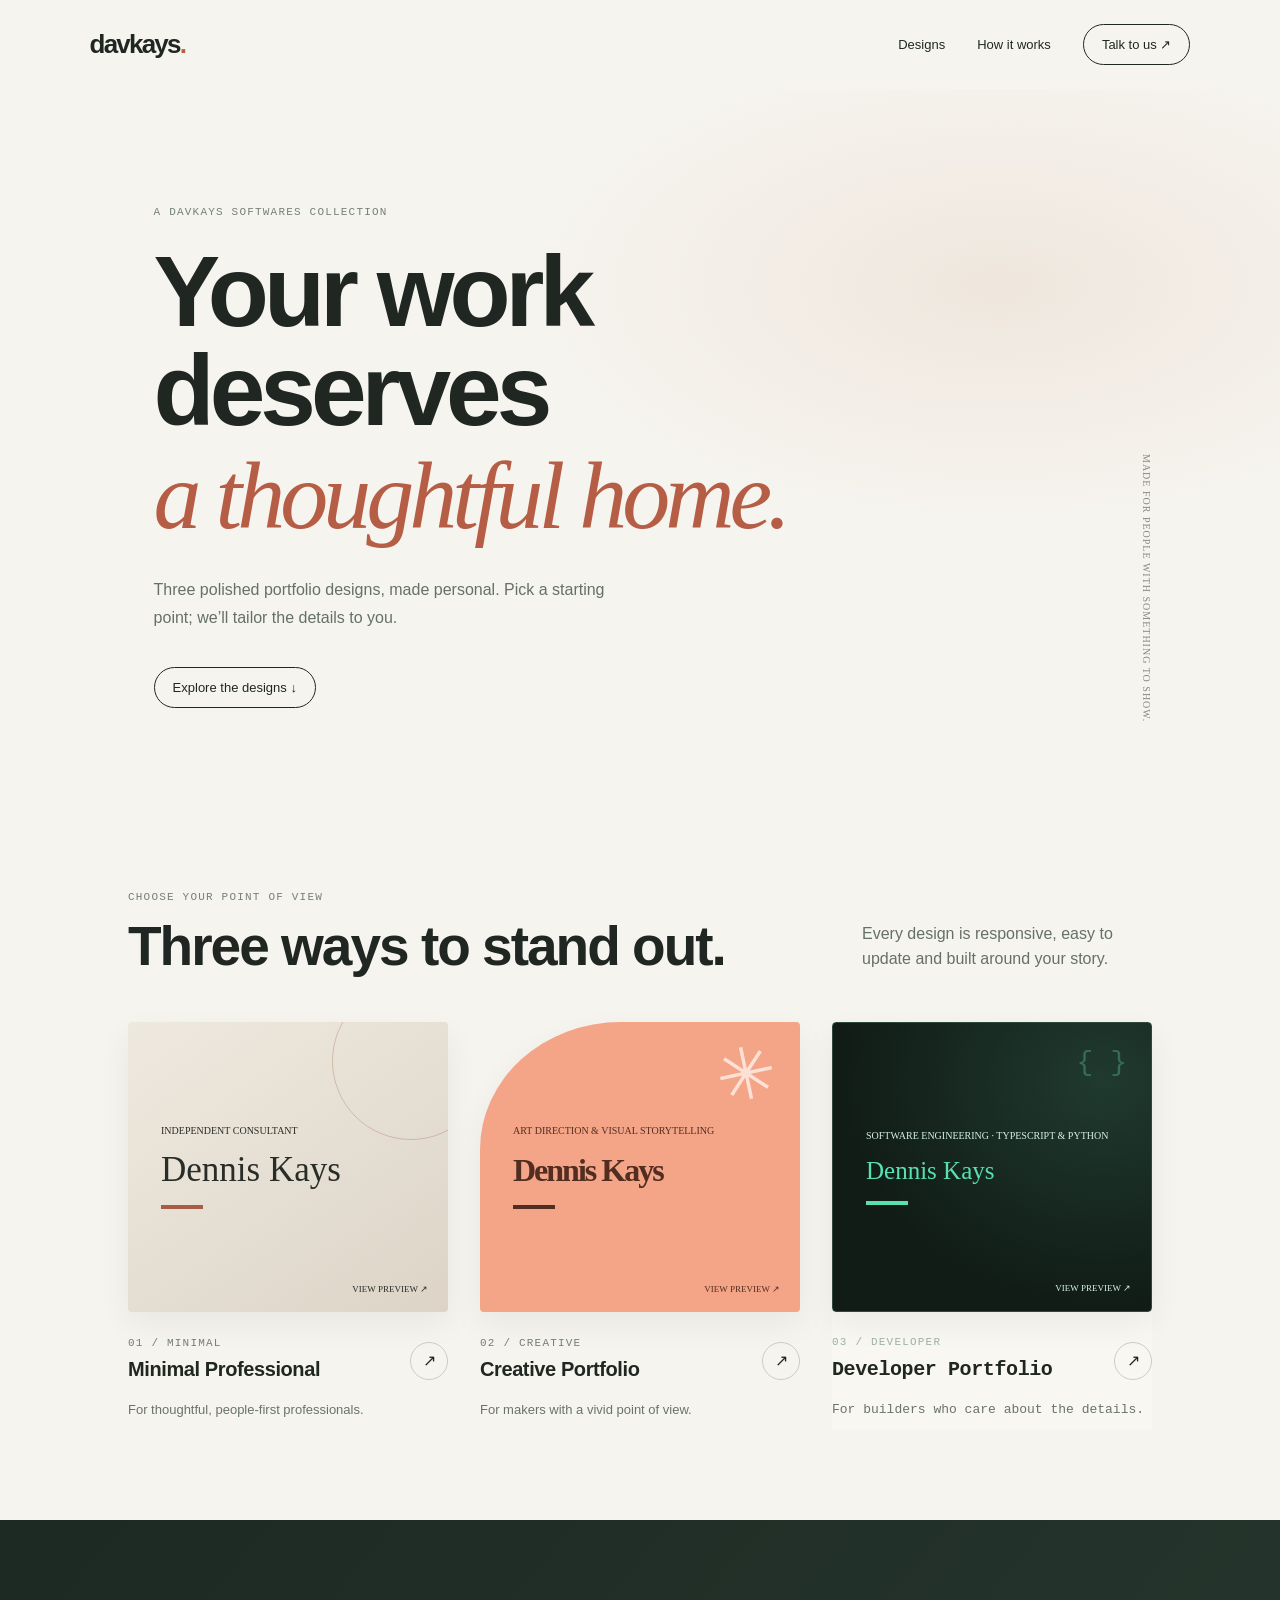
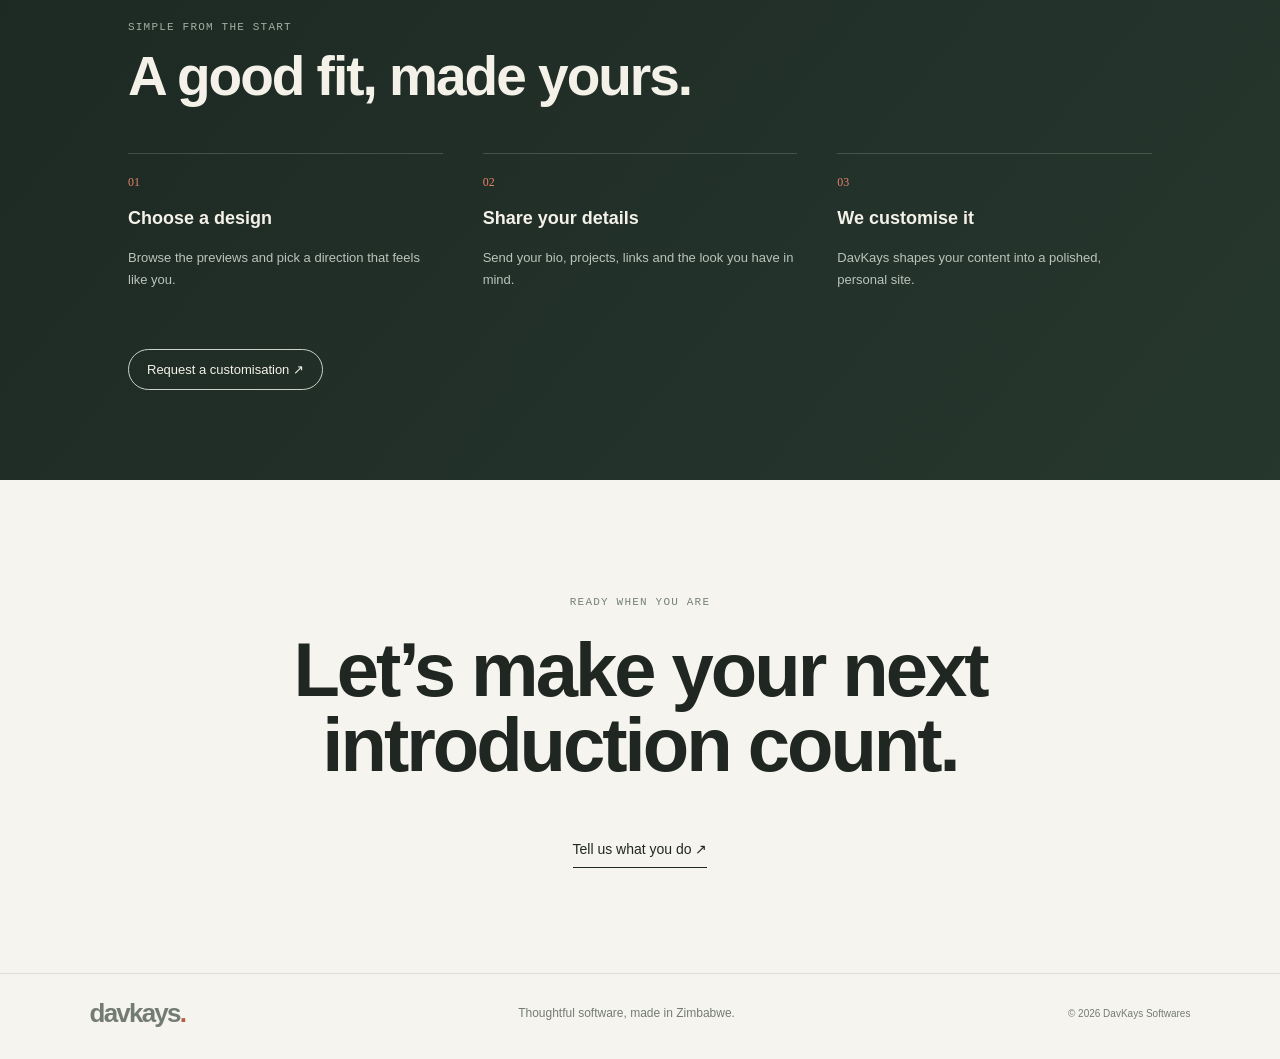
==== portfolio-templates/index.html @ ee3e2fb0 "Publish portfolio template gallery on davkays.me" ====
<!DOCTYPE html><html lang="en"><head><meta charset="utf-8"><meta name="viewport" content="width=device-width, initial-scale=1"><meta name="description" content="Three thoughtful, customisable portfolio website designs. Choose a style and let DavKays make it yours."><meta property="og:type" content="website"><meta property="og:title" content="DavKays Portfolio Templates — Make your work visible"><meta property="og:description" content="Three thoughtful, customisable portfolio website designs. Choose a style and let DavKays make it yours."><meta property="og:site_name" content="DavKays Softwares"><meta name="theme-color" content="#f6f4ef"><link rel="icon" href="/portfolio-templates/favicon.svg" type="image/svg+xml"><link rel="stylesheet" href="/portfolio-templates/styles.css"><title>DavKays Portfolio Templates — Make your work visible</title></head><body class="showcase" style="--accent:#e46e52;--page-background:#f9f7f2;--page-foreground:#202722;--body-font:Arial, sans-serif"><header class="topbar"><a class="wordmark" href="/portfolio-templates/">davkays<span>.</span></a><nav aria-label="Main navigation"><a href="#designs">Designs</a><a href="#how">How it works</a><a class="nav-cta" href="mailto:hello@davkays.me?subject=Portfolio%20customisation">Talk to us ↗</a></nav></header><main><section class="hero"><p class="eyebrow">A DavKays Softwares collection</p><h1>Your work deserves<br><em>a thoughtful home.</em></h1><p class="intro">Three polished portfolio designs, made personal. Pick a starting point; we’ll tailor the details to you.</p><a class="button" href="#designs">Explore the designs ↓</a><div class="hero-note">MADE FOR PEOPLE WITH SOMETHING TO SHOW.</div></section><section class="section" id="designs"><div class="section-head"><div><p class="eyebrow">Choose your point of view</p><h2>Three ways to stand out.</h2></div><p>Every design is responsive, easy to update and built around your story.</p></div><div class="cards"><article class="design-card minimal"><a href="/portfolio-templates/templates/minimal-professional/" aria-label="View full preview: Minimal Professional"><div class="preview" aria-hidden="true"><small>Independent consultant</small><strong>Dennis Kays</strong><i></i><span>VIEW PREVIEW ↗</span></div></a><div class="card-info"><div><span class="eyebrow">01 / MINIMAL</span><h3>Minimal Professional</h3></div><a href="/portfolio-templates/templates/minimal-professional/" aria-label="Preview Minimal Professional">↗</a></div><p>For thoughtful, people-first professionals.</p></article><article class="design-card creative"><a href="/portfolio-templates/templates/creative-portfolio/" aria-label="View full preview: Creative Portfolio"><div class="preview" aria-hidden="true"><small>Art direction &amp; visual storytelling</small><strong>Dennis Kays</strong><i></i><span>VIEW PREVIEW ↗</span></div></a><div class="card-info"><div><span class="eyebrow">02 / CREATIVE</span><h3>Creative Portfolio</h3></div><a href="/portfolio-templates/templates/creative-portfolio/" aria-label="Preview Creative Portfolio">↗</a></div><p>For makers with a vivid point of view.</p></article><article class="design-card developer"><a href="/portfolio-templates/templates/developer-portfolio/" aria-label="View full preview: Developer Portfolio"><div class="preview" aria-hidden="true"><small>Software engineering · TypeScript &amp; Python</small><strong>Dennis Kays</strong><i></i><span>VIEW PREVIEW ↗</span></div></a><div class="card-info"><div><span class="eyebrow">03 / DEVELOPER</span><h3>Developer Portfolio</h3></div><a href="/portfolio-templates/templates/developer-portfolio/" aria-label="Preview Developer Portfolio">↗</a></div><p>For builders who care about the details.</p></article></div></section><section class="how section" id="how"><p class="eyebrow">Simple from the start</p><h2>A good fit, made yours.</h2><div class="steps"><article><span>01</span><h3>Choose a design</h3><p>Browse the previews and pick a direction that feels like you.</p></article><article><span>02</span><h3>Share your details</h3><p>Send your bio, projects, links and the look you have in mind.</p></article><article><span>03</span><h3>We customise it</h3><p>DavKays shapes your content into a polished, personal site.</p></article></div><a class="button light" href="mailto:hello@davkays.me?subject=Portfolio%20customisation">Request a customisation ↗</a></section><section class="closing"><p class="eyebrow">READY WHEN YOU ARE</p><h2>Let’s make your next<br>introduction count.</h2><a href="mailto:hello@davkays.me?subject=Portfolio%20customisation">Tell us what you do ↗</a></section></main><footer><a class="wordmark" href="/portfolio-templates/">davkays<span>.</span></a><p>Thoughtful software, made in Zimbabwe.</p><small>© 2026 DavKays Softwares</small></footer></body></html>
---- portfolio-templates/styles.css ----
:root{font-family:Arial,sans-serif;color:#202722;background:#f6f4ef;font-synthesis:none;text-rendering:optimizeLegibility}*{box-sizing:border-box}html{scroll-behavior:smooth}body{margin:0}a{color:inherit;text-decoration:none}.topbar,.portfolio-nav,footer{display:flex;align-items:center;justify-content:space-between;padding:24px clamp(22px,7vw,104px)}.wordmark{font-weight:700;letter-spacing:-1.5px;font-size:24px}.wordmark span{color:#e46e52}.topbar nav{display:flex;align-items:center;gap:32px;font-size:13px}.nav-cta,.button{border:1px solid #202722;padding:12px 18px;border-radius:99px}.hero{padding:106px 12vw 82px;position:relative;min-height:510px}.eyebrow{font:11px 'DM Mono',monospace;letter-spacing:1.2px;text-transform:uppercase;color:#748078}.hero h1,.closing h2{font-size:clamp(52px,8vw,100px);line-height:.99;letter-spacing:-5px;margin:24px 0}.hero h1 em{font:500 italic .96em Georgia,serif;color:#d56e53}.intro{max-width:460px;line-height:1.75;color:#657068;margin:25px 0 35px}.button{display:inline-flex;gap:24px;font-size:13px}.hero-note{position:absolute;right:10vw;bottom:68px;writing-mode:vertical-rl;font:10px 'DM Mono';letter-spacing:1px;color:#838a81}.section{padding:90px 10vw}.section-head{display:flex;align-items:end;justify-content:space-between;margin-bottom:34px}.section h2,.how h2{font-size:clamp(34px,5vw,55px);letter-spacing:-2px;margin:10px 0}.section-head>p{max-width:290px;line-height:1.6;color:#657068}.cards{display:grid;grid-template-columns:repeat(3,1fr);gap:24px}.design-card>a{display:block}.preview{height:290px;position:relative;padding:33px;overflow:hidden;display:flex;flex-direction:column;justify-content:center;gap:16px;background:#e6e1d6;color:#313c36}.preview small{font:10px 'DM Mono';text-transform:uppercase}.preview strong{font:500 35px Georgia;max-width:180px;line-height:1.05}.preview i{height:4px;width:42px;background:#b8573f}.preview span{position:absolute;right:20px;bottom:18px;font:9px 'DM Mono'}.creative .preview{background:#ffad8d;color:#522d21;transform:none}.creative .preview strong{font:700 32px 'DM Sans';letter-spacing:-2px}.creative .preview i{background:#522d21}.developer .preview{background:#14221d;color:#d6f1e3;font-family:'DM Mono'}.developer .preview strong{font:500 25px 'DM Mono';color:#58e0b2}.developer .preview i{background:#58e0b2}.card-info{display:flex;justify-content:space-between;align-items:center;margin-top:20px}.card-info h3{font-size:20px;margin:8px 0}.card-info>a{border:1px solid #c9cec7;width:38px;height:38px;border-radius:50%;display:grid;place-items:center}.design-card>p{font-size:13px;color:#69736b}.how{background:#1d2923;color:#f4f1e8}.how .eyebrow{color:#a1b0a5}.steps{display:grid;grid-template-columns:repeat(3,1fr);gap:40px;margin:45px 0}.steps article>span{font:12px 'DM Mono';color:#e78368}.steps h3{font-size:18px}.steps p{font-size:13px;line-height:1.7;color:#bac4bc}.button.light{border-color:#cad2ca}.closing{text-align:center;padding:105px 24px}.closing h2{font-size:clamp(44px,7vw,76px);letter-spacing:-3px}.closing>a{display:inline-block;margin-top:24px;border-bottom:1px solid;padding:10px 0;font-size:14px}footer{border-top:1px solid #deded6;font-size:12px;color:#737c74}footer p{margin:0}.portfolio-page{background:#f9f7f2}.portfolio-nav{border-bottom:1px solid #e5e1d8;font-size:13px}.portfolio{max-width:930px;margin:auto;padding:75px 30px}.portfolio-hero{max-width:660px;margin:0 auto 100px;text-align:center}.avatar{margin:0 auto 24px;width:88px;height:88px;border-radius:50%;display:grid;place-items:center;background:#e7ded1;color:#76513e;font:500 26px Georgia}.portfolio-hero h1{font:500 clamp(46px,8vw,78px) Georgia;letter-spacing:-2px;margin:10px}.portfolio-hero .bio{max-width:540px;line-height:1.8;color:#68736b;margin:24px auto}.location,.demo-note{font:11px 'DM Mono';color:#7d877f}.contact-button{display:inline-block;margin:17px;border-radius:99px;background:#202722;color:white;padding:13px 24px;font-size:13px}.demo-note{font-size:9px;letter-spacing:1px}.portfolio-section{margin:65px 0}.portfolio-section h2{font-size:28px;letter-spacing:-.7px}.project-grid{display:grid;grid-template-columns:repeat(2,1fr);gap:18px}.project{position:relative;min-height:210px;background:#eeeae1;padding:26px}.project:nth-child(2){background:#e1e9e1}.project:nth-child(3){background:#f0e2d5}.project-number{font:10px 'DM Mono';color:#838d84}.project .eyebrow{margin-top:25px}.project h3{font:500 24px Georgia;margin:8px 0}.project>p:last-child{font-size:13px;line-height:1.6;color:#677169}.split{display:grid;grid-template-columns:1fr 1.2fr;gap:60px;border-top:1px solid #deded6;padding-top:35px}.skill-list{list-style:none;padding:0;display:flex;flex-wrap:wrap;gap:8px}.skill-list li{border:1px solid #d5d9d2;border-radius:99px;padding:9px 13px;font-size:12px}.timeline{list-style:none;margin:22px 0;padding:0;border-left:1px solid #d1d6ce}.timeline li{padding:0 0 24px 20px;position:relative;display:flex;flex-direction:column;gap:5px}.timeline li:before{content:'';position:absolute;width:7px;height:7px;border-radius:50%;background:#a6b0a7;left:-4px;top:6px}.timeline strong{font-size:14px}.timeline span,.timeline small{font-size:12px;color:#707b72}.education-title{margin-top:34px}.portfolio-contact{background:#202b24;color:#f7f4ec;text-align:center;padding:60px 24px;margin:85px -30px 0}.portfolio-contact .eyebrow{color:#aab8ad}.portfolio-contact h2{font:500 clamp(34px,6vw,56px) Georgia;line-height:1.1}.portfolio-contact>a{display:inline-block;border-bottom:1px solid #91a195;padding:8px}.socials{display:flex;justify-content:center;gap:20px;margin-top:30px;font-size:12px}.creative{--accent:#f45e3d}.creative .avatar{background:#ffc4a9;color:#6d2f21;border-radius:25%}.creative .portfolio-hero h1{font:700 clamp(45px,8vw,76px) 'DM Sans';letter-spacing:-5px}.creative .project{background:#ffe0d0}.creative .project:nth-child(2){background:#d7e8cf}.creative .portfolio-contact{background:#f45e3d;color:#3b231d}.creative .portfolio-contact .eyebrow{color:#6c392d}.creative .portfolio-contact .eyebrow,.creative .portfolio-contact h2{color:#3b231d}.developer{background:#0f1915;color:#e0ece5;font-family:'DM Mono',monospace}.developer .portfolio-nav{border-color:#293b31}.developer .avatar{border-radius:14px;background:#193329;color:#58e0b2;font-family:'DM Mono'}.developer .portfolio-hero h1,.developer .project h3{font:500 clamp(32px,5vw,56px) 'DM Mono';color:#58e0b2;letter-spacing:-2px}.developer .eyebrow,.developer .location,.developer .demo-note,.developer .timeline span,.developer .timeline small,.developer .project>p:last-child{color:#9cb2a5}.developer .portfolio-section{border-color:#293b31}.developer .project{background:#17251f;border:1px solid #294136}.developer .project:nth-child(2){background:#1b2d25}.developer .skill-list li{border-color:#365044;color:#b8d0c2}.developer .contact-button{background:#58e0b2;color:#102019}.developer .portfolio-contact{background:#17251f}.developer footer{border-color:#293b31}.developer .wordmark span{color:#58e0b2}
@media(max-width:760px){.topbar,.portfolio-nav{padding:20px 22px}.topbar nav{gap:13px;font-size:11px}.nav-cta{padding:9px}.hero{padding:85px 25px 70px;min-height:480px}.hero h1{letter-spacing:-3px}.hero-note{display:none}.section{padding:68px 24px}.section-head{display:block}.cards{grid-template-columns:1fr;gap:40px}.preview{height:300px}.steps{grid-template-columns:1fr;gap:16px;margin:30px 0}.steps article{border-top:1px solid #526057;padding-top:10px}.closing{padding:75px 20px}footer{padding:22px;gap:12px;flex-wrap:wrap}footer p{order:3;width:100%}.portfolio{padding:48px 22px}.portfolio-hero{margin-bottom:68px}.project-grid,.split{grid-template-columns:1fr;gap:14px}.split{gap:35px}.portfolio-contact{margin:65px -22px 0;padding:48px 20px}.portfolio-page footer{gap:10px}}
.portfolio-page{background:var(--page-background,#f9f7f2);color:var(--page-foreground,#202722);font-family:var(--body-font,Arial,sans-serif)}
.portfolio-hero h1{font-family:var(--body-font,Georgia,serif)}
.developer{background:var(--page-background,#0f1915);color:var(--page-foreground,#e0ece5)}
.developer .portfolio-hero h1,.developer .project h3{color:var(--accent,#58e0b2)}
.creative .portfolio-contact{background:var(--accent,#f45e3d);color:var(--page-foreground,#3b231d)}
.customer-logo{max-width:150px;max-height:48px;object-fit:contain}.avatar img{width:100%;height:100%;object-fit:cover;border-radius:inherit}

/* Refined visual finish for the showcase and its three distinct directions. */
:root{--ink:#202722;--muted:#69736b;--line:#e5e2d9;--accent:#b65d45}
::selection{background:#e8b69f;color:#202722}
a{transition:color .2s ease,background-color .2s ease,border-color .2s ease,transform .2s ease}
a:focus-visible{outline:3px solid #b65d45;outline-offset:4px;border-radius:4px}
.topbar{position:relative;z-index:2}
.wordmark{font-size:26px;letter-spacing:-1.8px}
.wordmark span{color:#b65d45}
.hero{background:radial-gradient(ellipse at 78% 28%,rgba(214,183,158,.22),transparent 34%)}
.hero h1{max-width:850px}
.hero h1 em{color:#b65d45}
.button,.nav-cta{transition:background .2s ease,color .2s ease,transform .2s ease}
.button:hover,.nav-cta:hover{background:#202722;color:#fff;transform:translateY(-2px)}
.cards{gap:clamp(18px,2.5vw,34px)}
.design-card{min-width:0}
.preview{border-radius:4px;box-shadow:0 12px 32px rgba(35,40,35,.06);transition:transform .3s ease,box-shadow .3s ease}
.design-card>a:hover .preview{transform:translateY(-5px);box-shadow:0 20px 40px rgba(35,40,35,.13)}
.minimal .preview{background:linear-gradient(145deg,#eee9df,#ddd4c7);color:#292d27}
.minimal .preview:after{content:'';position:absolute;width:156px;height:156px;border:1px solid rgba(168,91,69,.3);border-radius:50%;right:-42px;top:-40px}
.minimal .preview i{background:#a85b45}
.creative .preview{background:#f4a487;border-radius:44% 4px 4px 4px}
.creative .preview:after{content:'✳';position:absolute;right:24px;top:16px;font-size:72px;line-height:1;color:rgba(255,248,242,.72);transform:rotate(-12deg)}
.developer .preview{border:1px solid #30483c;background:radial-gradient(ellipse at 85% 20%,#203a2f,#111c17 68%)}
.developer .preview:after{content:'{ }';position:absolute;right:24px;top:24px;color:rgba(105,221,176,.32);font:28px Consolas,monospace}
.card-info h3{letter-spacing:-.4px}
.card-info>a:hover{border-color:#202722;background:#202722;color:#fff;transform:rotate(45deg)}
.how{background:linear-gradient(130deg,#1d2923,#26372e)}
.steps article{border-top:1px solid rgba(210,222,213,.2);padding-top:18px}
.portfolio-nav{max-width:1320px;margin:auto}
.portfolio-hero{position:relative}
.avatar{box-shadow:0 0 0 8px rgba(168,91,69,.07);overflow:hidden}
.portfolio-hero h1{letter-spacing:-3px}
.contact-button{background:var(--accent,#202722);transition:transform .2s ease,filter .2s ease}
.contact-button:hover{transform:translateY(-2px);filter:brightness(.94)}
.project{border-radius:3px;transition:transform .22s ease,box-shadow .22s ease}
.project:hover{transform:translateY(-3px);box-shadow:0 12px 24px rgba(35,40,35,.09)}
.project .eyebrow{letter-spacing:1px}
.portfolio-contact{border-radius:3px}
.creative .portfolio-contact{background:linear-gradient(135deg,#e75d43,#ef815d)}
.creative .portfolio-hero h1{color:#a63f2e}
.creative .project{border-radius:16px 3px 16px 3px}
.developer .portfolio-contact{border:1px solid #30483c}
.developer .contact-button{background:#69ddb0;color:#102019}
@media(prefers-reduced-motion:reduce){*,*::before,*::after{scroll-behavior:auto!important;transition:none!important}}
@media(max-width:760px){.hero{background:radial-gradient(ellipse at 90% 12%,rgba(214,183,158,.2),transparent 34%)}.portfolio-hero h1{letter-spacing:-2px}.creative .portfolio-hero h1{letter-spacing:-3px}}
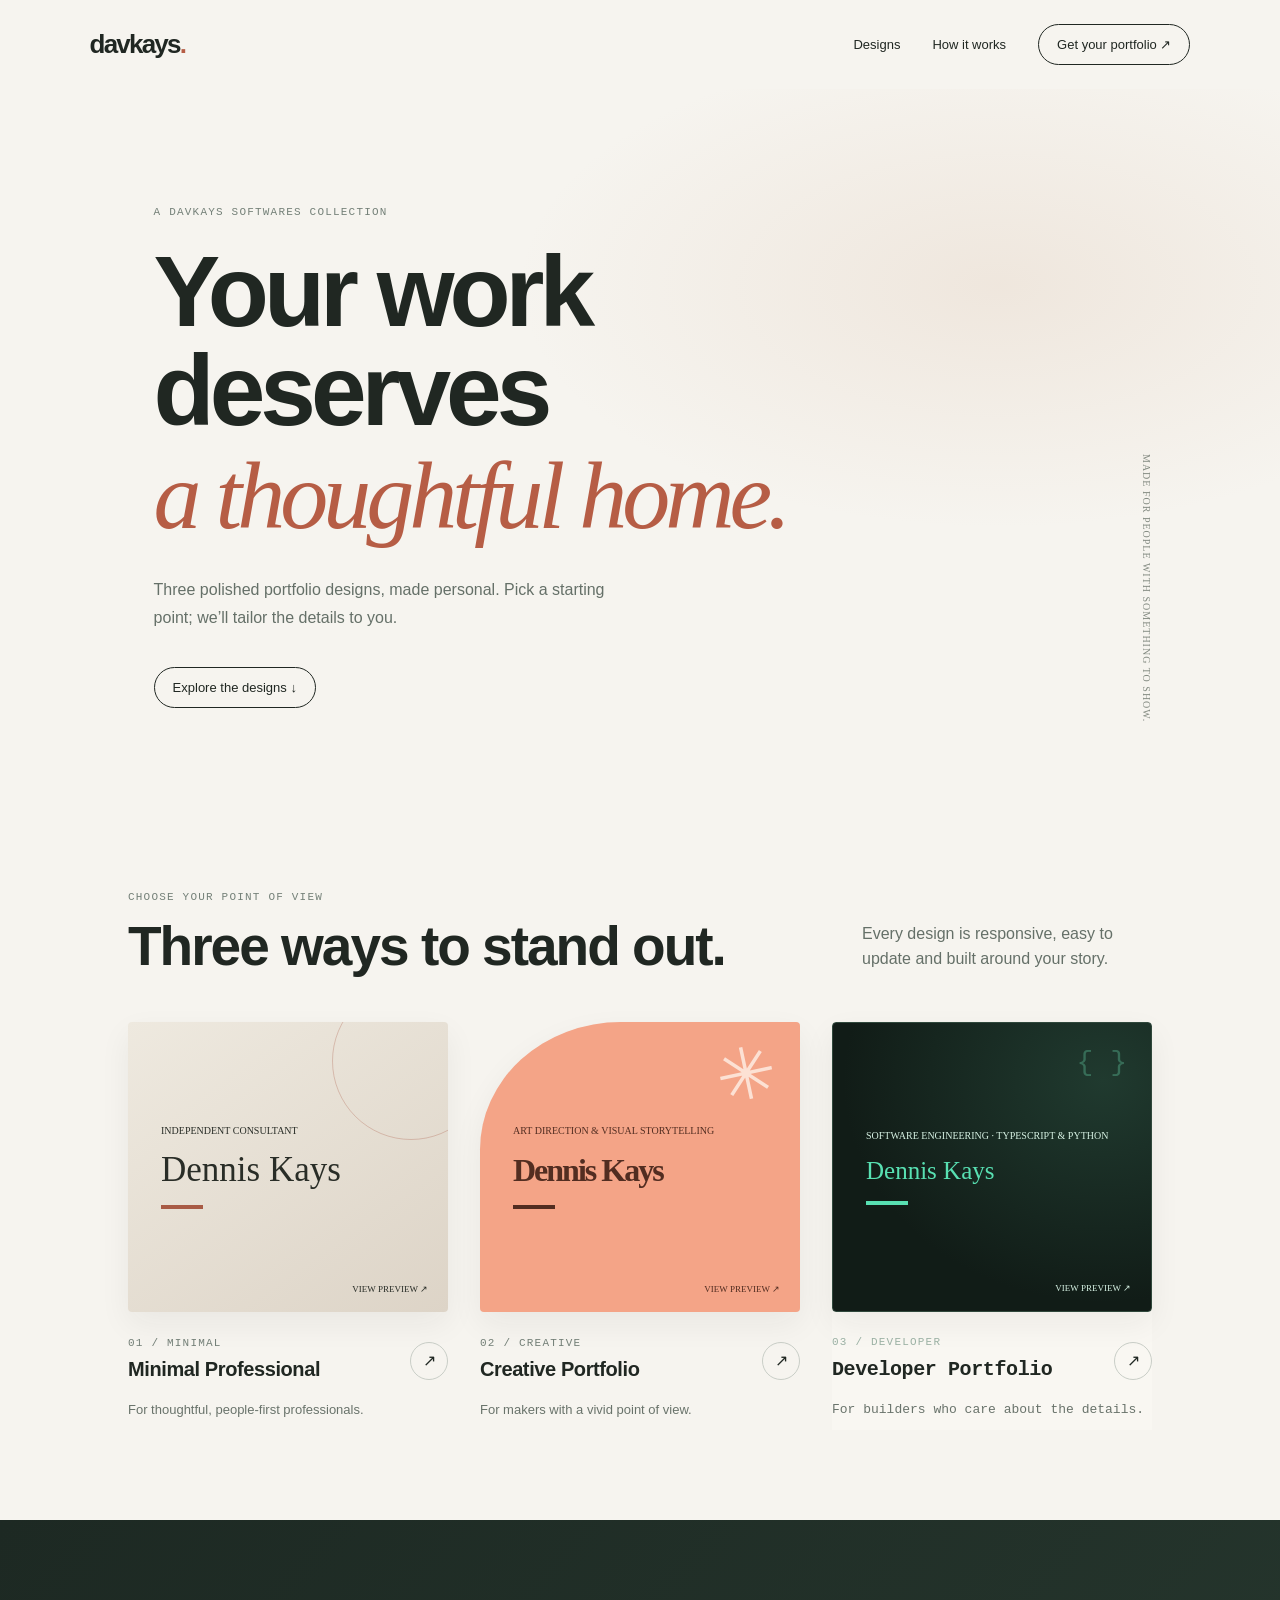
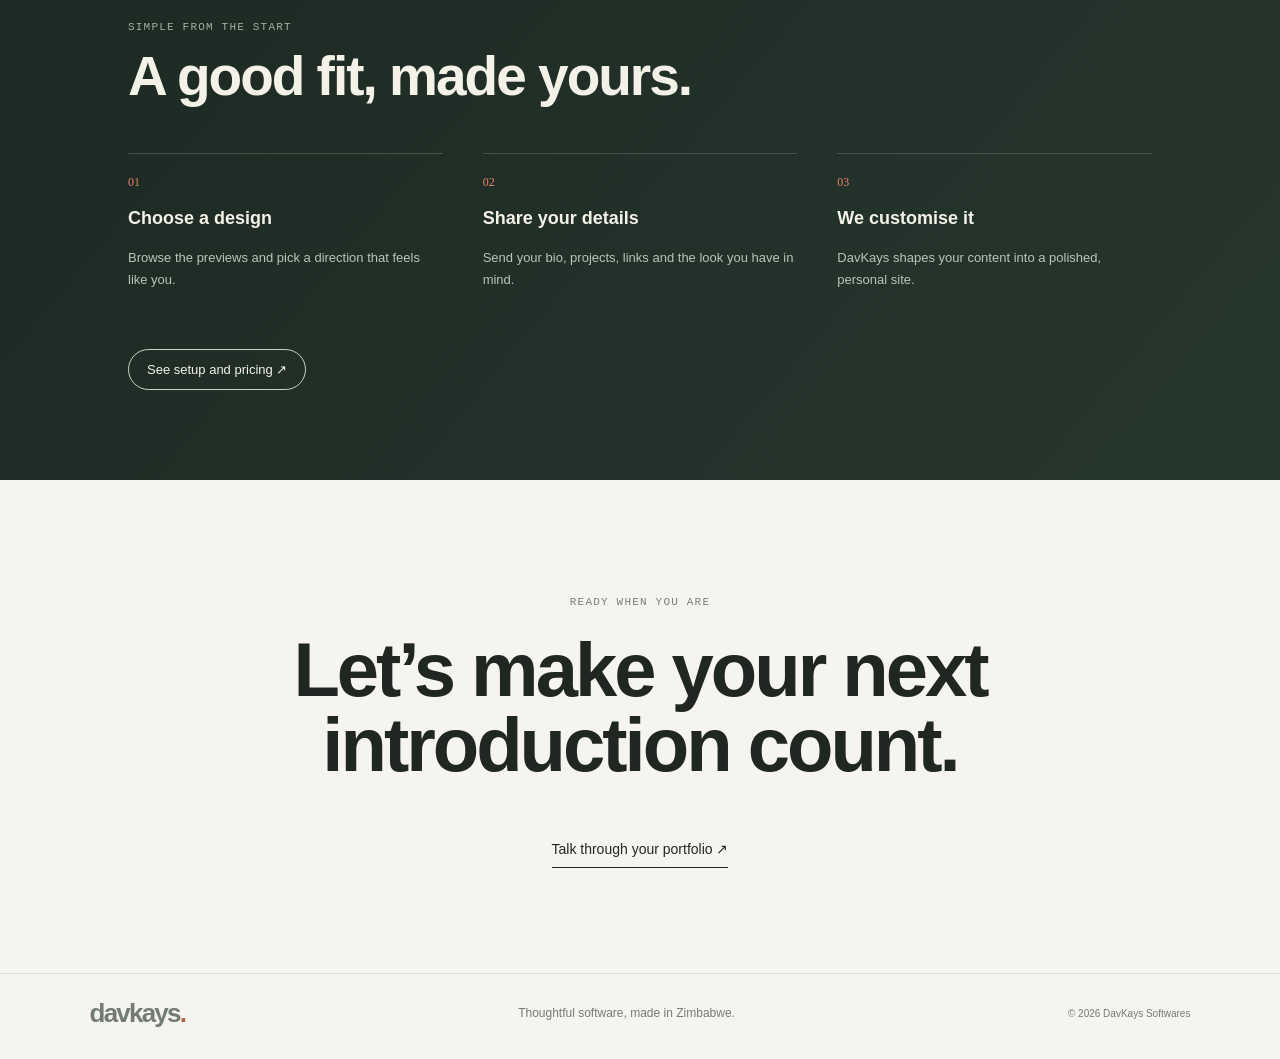
==== commit 09c7e803: "Add portfolio websites service page" ====
--- a/portfolio-templates/index.html
+++ b/portfolio-templates/index.html
@@ -1 +1 @@
-<!DOCTYPE html><html lang="en"><head><meta charset="utf-8"><meta name="viewport" content="width=device-width, initial-scale=1"><meta name="description" content="Three thoughtful, customisable portfolio website designs. Choose a style and let DavKays make it yours."><meta property="og:type" content="website"><meta property="og:title" content="DavKays Portfolio Templates — Make your work visible"><meta property="og:description" content="Three thoughtful, customisable portfolio website designs. Choose a style and let DavKays make it yours."><meta property="og:site_name" content="DavKays Softwares"><meta name="theme-color" content="#f6f4ef"><link rel="icon" href="/portfolio-templates/favicon.svg" type="image/svg+xml"><link rel="stylesheet" href="/portfolio-templates/styles.css"><title>DavKays Portfolio Templates — Make your work visible</title></head><body class="showcase" style="--accent:#e46e52;--page-background:#f9f7f2;--page-foreground:#202722;--body-font:Arial, sans-serif"><header class="topbar"><a class="wordmark" href="/portfolio-templates/">davkays<span>.</span></a><nav aria-label="Main navigation"><a href="#designs">Designs</a><a href="#how">How it works</a><a class="nav-cta" href="mailto:hello@davkays.me?subject=Portfolio%20customisation">Talk to us ↗</a></nav></header><main><section class="hero"><p class="eyebrow">A DavKays Softwares collection</p><h1>Your work deserves<br><em>a thoughtful home.</em></h1><p class="intro">Three polished portfolio designs, made personal. Pick a starting point; we’ll tailor the details to you.</p><a class="button" href="#designs">Explore the designs ↓</a><div class="hero-note">MADE FOR PEOPLE WITH SOMETHING TO SHOW.</div></section><section class="section" id="designs"><div class="section-head"><div><p class="eyebrow">Choose your point of view</p><h2>Three ways to stand out.</h2></div><p>Every design is responsive, easy to update and built around your story.</p></div><div class="cards"><article class="design-card minimal"><a href="/portfolio-templates/templates/minimal-professional/" aria-label="View full preview: Minimal Professional"><div class="preview" aria-hidden="true"><small>Independent consultant</small><strong>Dennis Kays</strong><i></i><span>VIEW PREVIEW ↗</span></div></a><div class="card-info"><div><span class="eyebrow">01 / MINIMAL</span><h3>Minimal Professional</h3></div><a href="/portfolio-templates/templates/minimal-professional/" aria-label="Preview Minimal Professional">↗</a></div><p>For thoughtful, people-first professionals.</p></article><article class="design-card creative"><a href="/portfolio-templates/templates/creative-portfolio/" aria-label="View full preview: Creative Portfolio"><div class="preview" aria-hidden="true"><small>Art direction &amp; visual storytelling</small><strong>Dennis Kays</strong><i></i><span>VIEW PREVIEW ↗</span></div></a><div class="card-info"><div><span class="eyebrow">02 / CREATIVE</span><h3>Creative Portfolio</h3></div><a href="/portfolio-templates/templates/creative-portfolio/" aria-label="Preview Creative Portfolio">↗</a></div><p>For makers with a vivid point of view.</p></article><article class="design-card developer"><a href="/portfolio-templates/templates/developer-portfolio/" aria-label="View full preview: Developer Portfolio"><div class="preview" aria-hidden="true"><small>Software engineering · TypeScript &amp; Python</small><strong>Dennis Kays</strong><i></i><span>VIEW PREVIEW ↗</span></div></a><div class="card-info"><div><span class="eyebrow">03 / DEVELOPER</span><h3>Developer Portfolio</h3></div><a href="/portfolio-templates/templates/developer-portfolio/" aria-label="Preview Developer Portfolio">↗</a></div><p>For builders who care about the details.</p></article></div></section><section class="how section" id="how"><p class="eyebrow">Simple from the start</p><h2>A good fit, made yours.</h2><div class="steps"><article><span>01</span><h3>Choose a design</h3><p>Browse the previews and pick a direction that feels like you.</p></article><article><span>02</span><h3>Share your details</h3><p>Send your bio, projects, links and the look you have in mind.</p></article><article><span>03</span><h3>We customise it</h3><p>DavKays shapes your content into a polished, personal site.</p></article></div><a class="button light" href="mailto:hello@davkays.me?subject=Portfolio%20customisation">Request a customisation ↗</a></section><section class="closing"><p class="eyebrow">READY WHEN YOU ARE</p><h2>Let’s make your next<br>introduction count.</h2><a href="mailto:hello@davkays.me?subject=Portfolio%20customisation">Tell us what you do ↗</a></section></main><footer><a class="wordmark" href="/portfolio-templates/">davkays<span>.</span></a><p>Thoughtful software, made in Zimbabwe.</p><small>© 2026 DavKays Softwares</small></footer></body></html>+<!DOCTYPE html><html lang="en"><head><meta charset="utf-8"><meta name="viewport" content="width=device-width, initial-scale=1"><meta name="description" content="Three thoughtful, customisable portfolio website designs. Choose a style and let DavKays make it yours."><meta property="og:type" content="website"><meta property="og:title" content="DavKays Portfolio Templates — Make your work visible"><meta property="og:description" content="Three thoughtful, customisable portfolio website designs. Choose a style and let DavKays make it yours."><meta property="og:site_name" content="DavKays Softwares"><meta name="theme-color" content="#f6f4ef"><link rel="icon" href="/portfolio-templates/favicon.svg" type="image/svg+xml"><link rel="stylesheet" href="/portfolio-templates/styles.css"><title>DavKays Portfolio Templates — Make your work visible</title></head><body class="showcase" style="--accent:#e46e52;--page-background:#f9f7f2;--page-foreground:#202722;--body-font:Arial, sans-serif"><header class="topbar"><a class="wordmark" href="/portfolio-templates/">davkays<span>.</span></a><nav aria-label="Main navigation"><a href="#designs">Designs</a><a href="#how">How it works</a><a class="nav-cta" href="/portfolio-websites.html">Get your portfolio ↗</a></nav></header><main><section class="hero"><p class="eyebrow">A DavKays Softwares collection</p><h1>Your work deserves<br><em>a thoughtful home.</em></h1><p class="intro">Three polished portfolio designs, made personal. Pick a starting point; we’ll tailor the details to you.</p><a class="button" href="#designs">Explore the designs ↓</a><div class="hero-note">MADE FOR PEOPLE WITH SOMETHING TO SHOW.</div></section><section class="section" id="designs"><div class="section-head"><div><p class="eyebrow">Choose your point of view</p><h2>Three ways to stand out.</h2></div><p>Every design is responsive, easy to update and built around your story.</p></div><div class="cards"><article class="design-card minimal"><a href="/portfolio-templates/templates/minimal-professional/" aria-label="View full preview: Minimal Professional"><div class="preview" aria-hidden="true"><small>Independent consultant</small><strong>Dennis Kays</strong><i></i><span>VIEW PREVIEW ↗</span></div></a><div class="card-info"><div><span class="eyebrow">01 / MINIMAL</span><h3>Minimal Professional</h3></div><a href="/portfolio-templates/templates/minimal-professional/" aria-label="Preview Minimal Professional">↗</a></div><p>For thoughtful, people-first professionals.</p></article><article class="design-card creative"><a href="/portfolio-templates/templates/creative-portfolio/" aria-label="View full preview: Creative Portfolio"><div class="preview" aria-hidden="true"><small>Art direction &amp; visual storytelling</small><strong>Dennis Kays</strong><i></i><span>VIEW PREVIEW ↗</span></div></a><div class="card-info"><div><span class="eyebrow">02 / CREATIVE</span><h3>Creative Portfolio</h3></div><a href="/portfolio-templates/templates/creative-portfolio/" aria-label="Preview Creative Portfolio">↗</a></div><p>For makers with a vivid point of view.</p></article><article class="design-card developer"><a href="/portfolio-templates/templates/developer-portfolio/" aria-label="View full preview: Developer Portfolio"><div class="preview" aria-hidden="true"><small>Software engineering · TypeScript &amp; Python</small><strong>Dennis Kays</strong><i></i><span>VIEW PREVIEW ↗</span></div></a><div class="card-info"><div><span class="eyebrow">03 / DEVELOPER</span><h3>Developer Portfolio</h3></div><a href="/portfolio-templates/templates/developer-portfolio/" aria-label="Preview Developer Portfolio">↗</a></div><p>For builders who care about the details.</p></article></div></section><section class="how section" id="how"><p class="eyebrow">Simple from the start</p><h2>A good fit, made yours.</h2><div class="steps"><article><span>01</span><h3>Choose a design</h3><p>Browse the previews and pick a direction that feels like you.</p></article><article><span>02</span><h3>Share your details</h3><p>Send your bio, projects, links and the look you have in mind.</p></article><article><span>03</span><h3>We customise it</h3><p>DavKays shapes your content into a polished, personal site.</p></article></div><a class="button light" href="/portfolio-websites.html">See setup and pricing ↗</a></section><section class="closing"><p class="eyebrow">READY WHEN YOU ARE</p><h2>Let’s make your next<br>introduction count.</h2><a href="/contact.html">Talk through your portfolio ↗</a></section></main><footer><a class="wordmark" href="/portfolio-templates/">davkays<span>.</span></a><p>Thoughtful software, made in Zimbabwe.</p><small>© 2026 DavKays Softwares</small></footer></body></html>
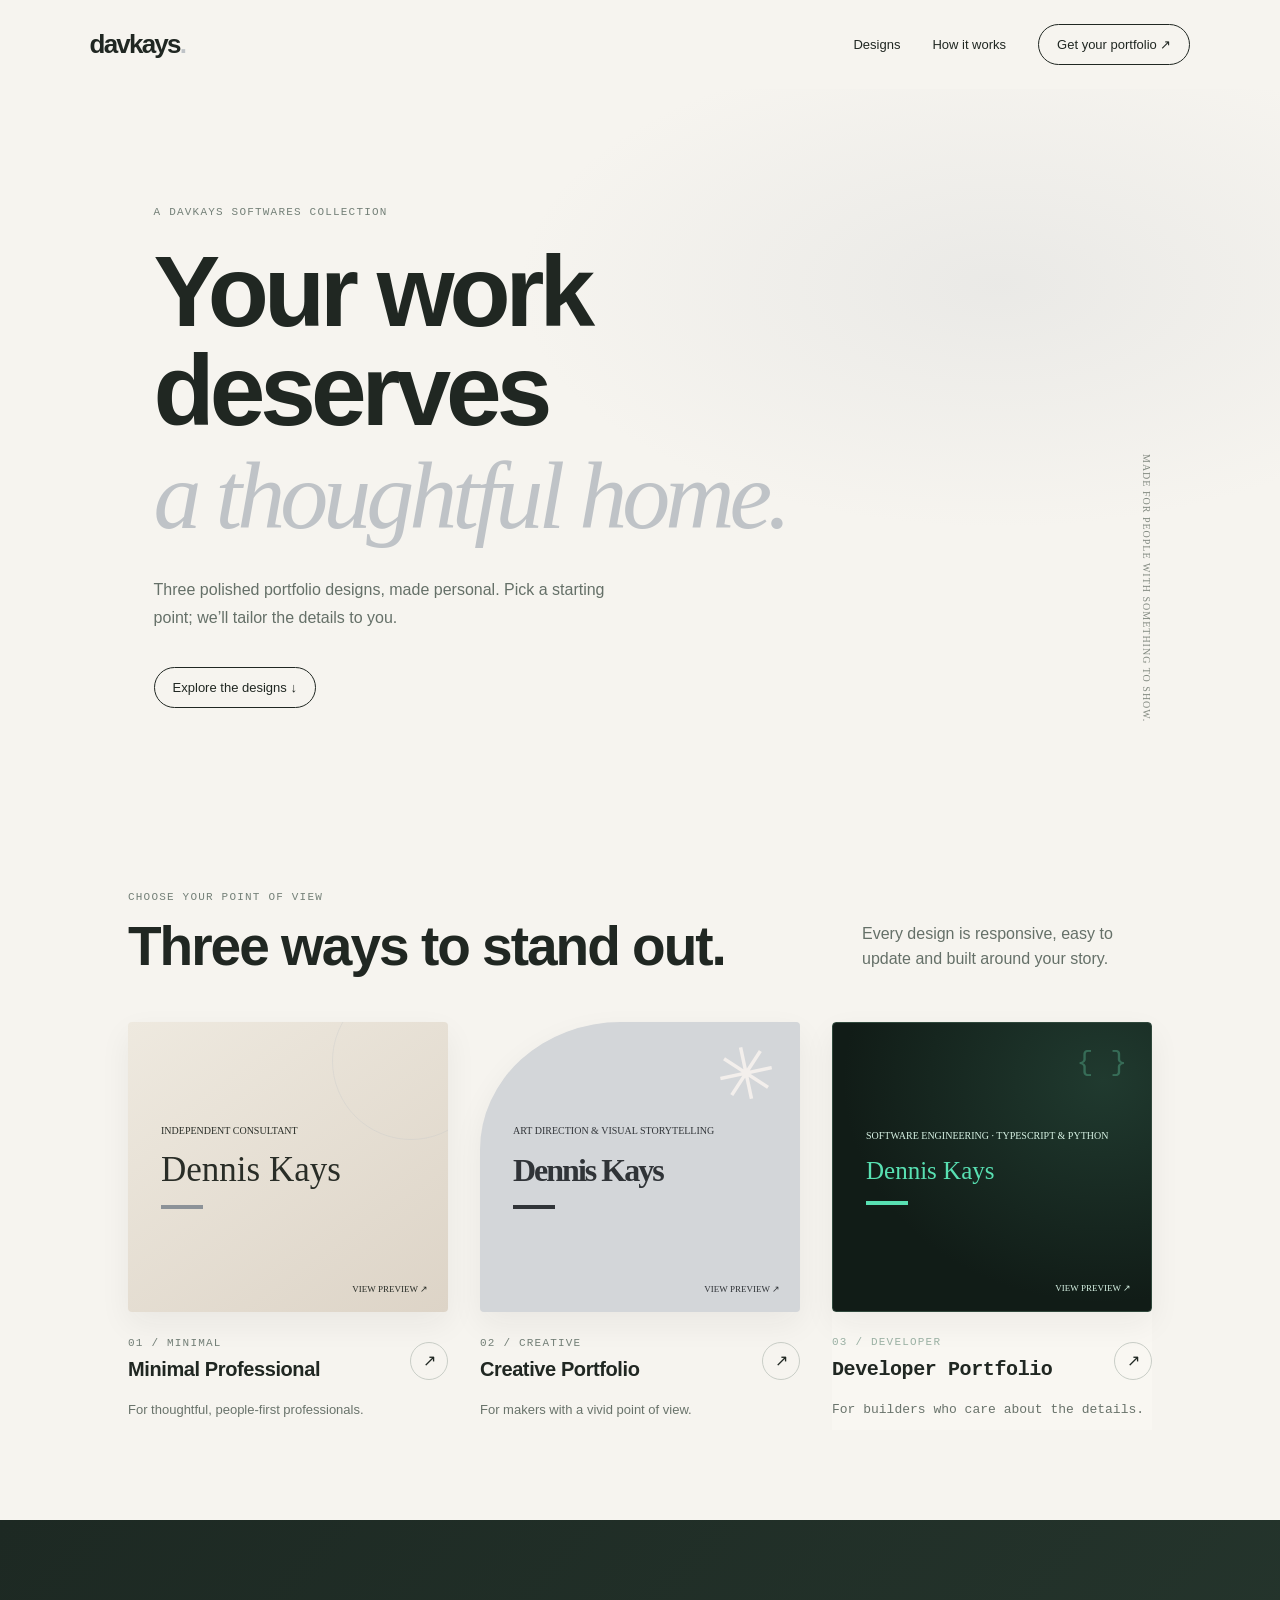
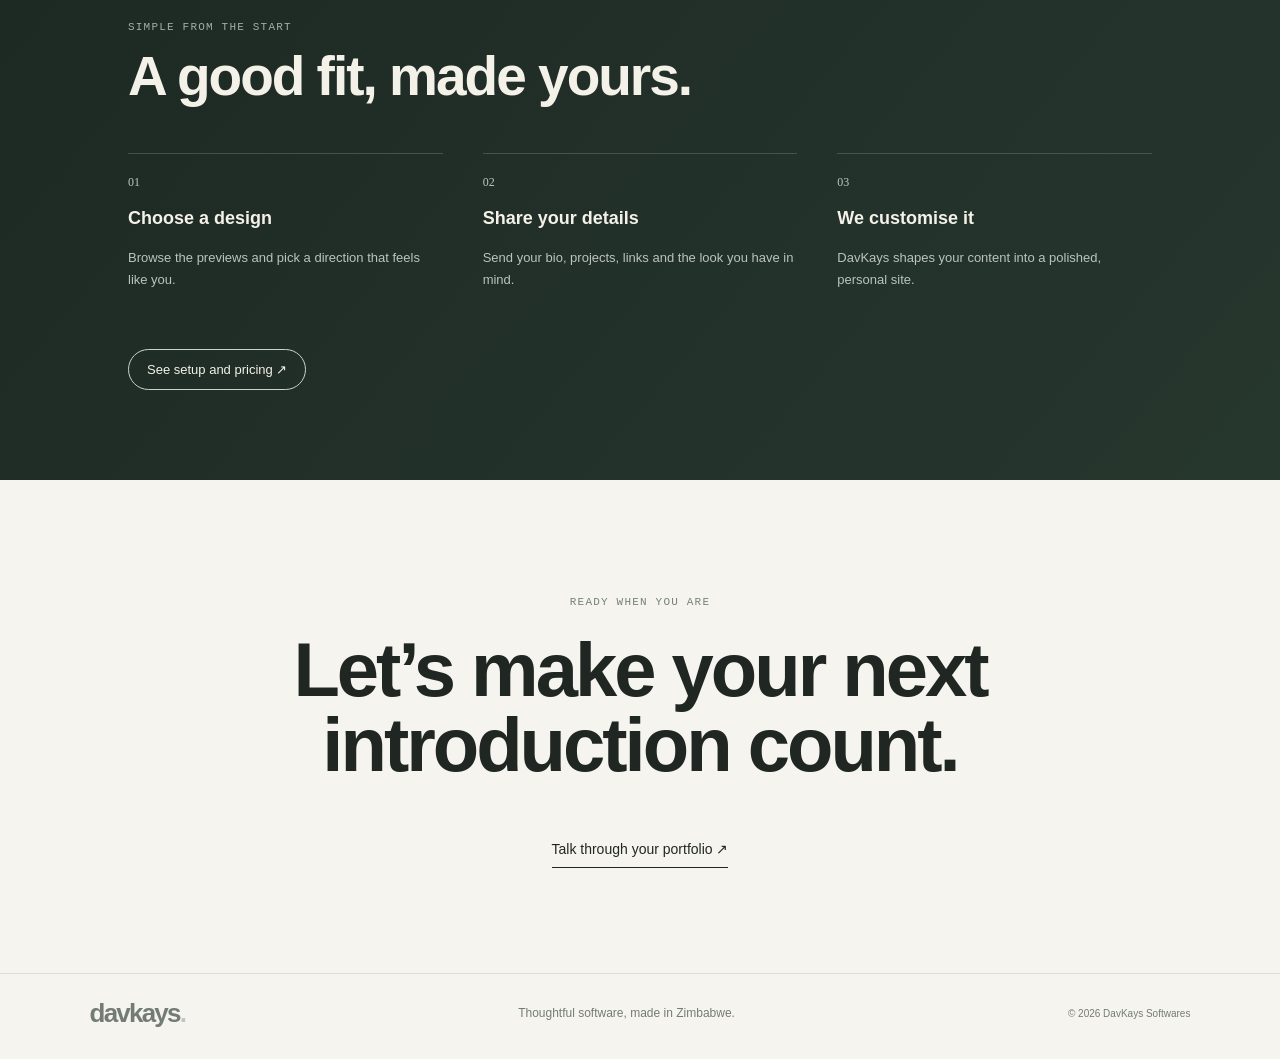
==== commit 187ddce3: "Replace orange accents with chrome palette" ====
--- a/portfolio-templates/index.html
+++ b/portfolio-templates/index.html
@@ -1 +1 @@
-<!DOCTYPE html><html lang="en"><head><meta charset="utf-8"><meta name="viewport" content="width=device-width, initial-scale=1"><meta name="description" content="Three thoughtful, customisable portfolio website designs. Choose a style and let DavKays make it yours."><meta property="og:type" content="website"><meta property="og:title" content="DavKays Portfolio Templates — Make your work visible"><meta property="og:description" content="Three thoughtful, customisable portfolio website designs. Choose a style and let DavKays make it yours."><meta property="og:site_name" content="DavKays Softwares"><meta name="theme-color" content="#f6f4ef"><link rel="icon" href="/portfolio-templates/favicon.svg" type="image/svg+xml"><link rel="stylesheet" href="/portfolio-templates/styles.css"><title>DavKays Portfolio Templates — Make your work visible</title></head><body class="showcase" style="--accent:#e46e52;--page-background:#f9f7f2;--page-foreground:#202722;--body-font:Arial, sans-serif"><header class="topbar"><a class="wordmark" href="/portfolio-templates/">davkays<span>.</span></a><nav aria-label="Main navigation"><a href="#designs">Designs</a><a href="#how">How it works</a><a class="nav-cta" href="/portfolio-websites.html">Get your portfolio ↗</a></nav></header><main><section class="hero"><p class="eyebrow">A DavKays Softwares collection</p><h1>Your work deserves<br><em>a thoughtful home.</em></h1><p class="intro">Three polished portfolio designs, made personal. Pick a starting point; we’ll tailor the details to you.</p><a class="button" href="#designs">Explore the designs ↓</a><div class="hero-note">MADE FOR PEOPLE WITH SOMETHING TO SHOW.</div></section><section class="section" id="designs"><div class="section-head"><div><p class="eyebrow">Choose your point of view</p><h2>Three ways to stand out.</h2></div><p>Every design is responsive, easy to update and built around your story.</p></div><div class="cards"><article class="design-card minimal"><a href="/portfolio-templates/templates/minimal-professional/" aria-label="View full preview: Minimal Professional"><div class="preview" aria-hidden="true"><small>Independent consultant</small><strong>Dennis Kays</strong><i></i><span>VIEW PREVIEW ↗</span></div></a><div class="card-info"><div><span class="eyebrow">01 / MINIMAL</span><h3>Minimal Professional</h3></div><a href="/portfolio-templates/templates/minimal-professional/" aria-label="Preview Minimal Professional">↗</a></div><p>For thoughtful, people-first professionals.</p></article><article class="design-card creative"><a href="/portfolio-templates/templates/creative-portfolio/" aria-label="View full preview: Creative Portfolio"><div class="preview" aria-hidden="true"><small>Art direction &amp; visual storytelling</small><strong>Dennis Kays</strong><i></i><span>VIEW PREVIEW ↗</span></div></a><div class="card-info"><div><span class="eyebrow">02 / CREATIVE</span><h3>Creative Portfolio</h3></div><a href="/portfolio-templates/templates/creative-portfolio/" aria-label="Preview Creative Portfolio">↗</a></div><p>For makers with a vivid point of view.</p></article><article class="design-card developer"><a href="/portfolio-templates/templates/developer-portfolio/" aria-label="View full preview: Developer Portfolio"><div class="preview" aria-hidden="true"><small>Software engineering · TypeScript &amp; Python</small><strong>Dennis Kays</strong><i></i><span>VIEW PREVIEW ↗</span></div></a><div class="card-info"><div><span class="eyebrow">03 / DEVELOPER</span><h3>Developer Portfolio</h3></div><a href="/portfolio-templates/templates/developer-portfolio/" aria-label="Preview Developer Portfolio">↗</a></div><p>For builders who care about the details.</p></article></div></section><section class="how section" id="how"><p class="eyebrow">Simple from the start</p><h2>A good fit, made yours.</h2><div class="steps"><article><span>01</span><h3>Choose a design</h3><p>Browse the previews and pick a direction that feels like you.</p></article><article><span>02</span><h3>Share your details</h3><p>Send your bio, projects, links and the look you have in mind.</p></article><article><span>03</span><h3>We customise it</h3><p>DavKays shapes your content into a polished, personal site.</p></article></div><a class="button light" href="/portfolio-websites.html">See setup and pricing ↗</a></section><section class="closing"><p class="eyebrow">READY WHEN YOU ARE</p><h2>Let’s make your next<br>introduction count.</h2><a href="/contact.html">Talk through your portfolio ↗</a></section></main><footer><a class="wordmark" href="/portfolio-templates/">davkays<span>.</span></a><p>Thoughtful software, made in Zimbabwe.</p><small>© 2026 DavKays Softwares</small></footer></body></html>+<!DOCTYPE html><html lang="en"><head><meta charset="utf-8"><meta name="viewport" content="width=device-width, initial-scale=1"><meta name="description" content="Three thoughtful, customisable portfolio website designs. Choose a style and let DavKays make it yours."><meta property="og:type" content="website"><meta property="og:title" content="DavKays Portfolio Templates — Make your work visible"><meta property="og:description" content="Three thoughtful, customisable portfolio website designs. Choose a style and let DavKays make it yours."><meta property="og:site_name" content="DavKays Softwares"><meta name="theme-color" content="#f6f4ef"><link rel="icon" href="/portfolio-templates/favicon.svg?v=davkays-chrome-2026-11" type="image/svg+xml"><link rel="stylesheet" href="/portfolio-templates/styles.css?v=davkays-chrome-2026-11"><title>DavKays Portfolio Templates — Make your work visible</title></head><body class="showcase" style="--chrome:#bfc3c7;--page-background:#f9f7f2;--page-foreground:#202722;--body-font:Arial, sans-serif"><header class="topbar"><a class="wordmark" href="/portfolio-templates/">davkays<span>.</span></a><nav aria-label="Main navigation"><a href="#designs">Designs</a><a href="#how">How it works</a><a class="nav-cta" href="/portfolio-websites.html">Get your portfolio ↗</a></nav></header><main><section class="hero"><p class="eyebrow">A DavKays Softwares collection</p><h1>Your work deserves<br><em>a thoughtful home.</em></h1><p class="intro">Three polished portfolio designs, made personal. Pick a starting point; we’ll tailor the details to you.</p><a class="button" href="#designs">Explore the designs ↓</a><div class="hero-note">MADE FOR PEOPLE WITH SOMETHING TO SHOW.</div></section><section class="section" id="designs"><div class="section-head"><div><p class="eyebrow">Choose your point of view</p><h2>Three ways to stand out.</h2></div><p>Every design is responsive, easy to update and built around your story.</p></div><div class="cards"><article class="design-card minimal"><a href="/portfolio-templates/templates/minimal-professional/" aria-label="View full preview: Minimal Professional"><div class="preview" aria-hidden="true"><small>Independent consultant</small><strong>Dennis Kays</strong><i></i><span>VIEW PREVIEW ↗</span></div></a><div class="card-info"><div><span class="eyebrow">01 / MINIMAL</span><h3>Minimal Professional</h3></div><a href="/portfolio-templates/templates/minimal-professional/" aria-label="Preview Minimal Professional">↗</a></div><p>For thoughtful, people-first professionals.</p></article><article class="design-card creative"><a href="/portfolio-templates/templates/creative-portfolio/" aria-label="View full preview: Creative Portfolio"><div class="preview" aria-hidden="true"><small>Art direction &amp; visual storytelling</small><strong>Dennis Kays</strong><i></i><span>VIEW PREVIEW ↗</span></div></a><div class="card-info"><div><span class="eyebrow">02 / CREATIVE</span><h3>Creative Portfolio</h3></div><a href="/portfolio-templates/templates/creative-portfolio/" aria-label="Preview Creative Portfolio">↗</a></div><p>For makers with a vivid point of view.</p></article><article class="design-card developer"><a href="/portfolio-templates/templates/developer-portfolio/" aria-label="View full preview: Developer Portfolio"><div class="preview" aria-hidden="true"><small>Software engineering · TypeScript &amp; Python</small><strong>Dennis Kays</strong><i></i><span>VIEW PREVIEW ↗</span></div></a><div class="card-info"><div><span class="eyebrow">03 / DEVELOPER</span><h3>Developer Portfolio</h3></div><a href="/portfolio-templates/templates/developer-portfolio/" aria-label="Preview Developer Portfolio">↗</a></div><p>For builders who care about the details.</p></article></div></section><section class="how section" id="how"><p class="eyebrow">Simple from the start</p><h2>A good fit, made yours.</h2><div class="steps"><article><span>01</span><h3>Choose a design</h3><p>Browse the previews and pick a direction that feels like you.</p></article><article><span>02</span><h3>Share your details</h3><p>Send your bio, projects, links and the look you have in mind.</p></article><article><span>03</span><h3>We customise it</h3><p>DavKays shapes your content into a polished, personal site.</p></article></div><a class="button light" href="/portfolio-websites.html">See setup and pricing ↗</a></section><section class="closing"><p class="eyebrow">READY WHEN YOU ARE</p><h2>Let’s make your next<br>introduction count.</h2><a href="/contact.html">Talk through your portfolio ↗</a></section></main><footer><a class="wordmark" href="/portfolio-templates/">davkays<span>.</span></a><p>Thoughtful software, made in Zimbabwe.</p><small>© 2026 DavKays Softwares</small></footer></body></html>
--- a/portfolio-templates/styles.css
+++ b/portfolio-templates/styles.css
@@ -1,23 +1,23 @@
-:root{font-family:Arial,sans-serif;color:#202722;background:#f6f4ef;font-synthesis:none;text-rendering:optimizeLegibility}*{box-sizing:border-box}html{scroll-behavior:smooth}body{margin:0}a{color:inherit;text-decoration:none}.topbar,.portfolio-nav,footer{display:flex;align-items:center;justify-content:space-between;padding:24px clamp(22px,7vw,104px)}.wordmark{font-weight:700;letter-spacing:-1.5px;font-size:24px}.wordmark span{color:#e46e52}.topbar nav{display:flex;align-items:center;gap:32px;font-size:13px}.nav-cta,.button{border:1px solid #202722;padding:12px 18px;border-radius:99px}.hero{padding:106px 12vw 82px;position:relative;min-height:510px}.eyebrow{font:11px 'DM Mono',monospace;letter-spacing:1.2px;text-transform:uppercase;color:#748078}.hero h1,.closing h2{font-size:clamp(52px,8vw,100px);line-height:.99;letter-spacing:-5px;margin:24px 0}.hero h1 em{font:500 italic .96em Georgia,serif;color:#d56e53}.intro{max-width:460px;line-height:1.75;color:#657068;margin:25px 0 35px}.button{display:inline-flex;gap:24px;font-size:13px}.hero-note{position:absolute;right:10vw;bottom:68px;writing-mode:vertical-rl;font:10px 'DM Mono';letter-spacing:1px;color:#838a81}.section{padding:90px 10vw}.section-head{display:flex;align-items:end;justify-content:space-between;margin-bottom:34px}.section h2,.how h2{font-size:clamp(34px,5vw,55px);letter-spacing:-2px;margin:10px 0}.section-head>p{max-width:290px;line-height:1.6;color:#657068}.cards{display:grid;grid-template-columns:repeat(3,1fr);gap:24px}.design-card>a{display:block}.preview{height:290px;position:relative;padding:33px;overflow:hidden;display:flex;flex-direction:column;justify-content:center;gap:16px;background:#e6e1d6;color:#313c36}.preview small{font:10px 'DM Mono';text-transform:uppercase}.preview strong{font:500 35px Georgia;max-width:180px;line-height:1.05}.preview i{height:4px;width:42px;background:#b8573f}.preview span{position:absolute;right:20px;bottom:18px;font:9px 'DM Mono'}.creative .preview{background:#ffad8d;color:#522d21;transform:none}.creative .preview strong{font:700 32px 'DM Sans';letter-spacing:-2px}.creative .preview i{background:#522d21}.developer .preview{background:#14221d;color:#d6f1e3;font-family:'DM Mono'}.developer .preview strong{font:500 25px 'DM Mono';color:#58e0b2}.developer .preview i{background:#58e0b2}.card-info{display:flex;justify-content:space-between;align-items:center;margin-top:20px}.card-info h3{font-size:20px;margin:8px 0}.card-info>a{border:1px solid #c9cec7;width:38px;height:38px;border-radius:50%;display:grid;place-items:center}.design-card>p{font-size:13px;color:#69736b}.how{background:#1d2923;color:#f4f1e8}.how .eyebrow{color:#a1b0a5}.steps{display:grid;grid-template-columns:repeat(3,1fr);gap:40px;margin:45px 0}.steps article>span{font:12px 'DM Mono';color:#e78368}.steps h3{font-size:18px}.steps p{font-size:13px;line-height:1.7;color:#bac4bc}.button.light{border-color:#cad2ca}.closing{text-align:center;padding:105px 24px}.closing h2{font-size:clamp(44px,7vw,76px);letter-spacing:-3px}.closing>a{display:inline-block;margin-top:24px;border-bottom:1px solid;padding:10px 0;font-size:14px}footer{border-top:1px solid #deded6;font-size:12px;color:#737c74}footer p{margin:0}.portfolio-page{background:#f9f7f2}.portfolio-nav{border-bottom:1px solid #e5e1d8;font-size:13px}.portfolio{max-width:930px;margin:auto;padding:75px 30px}.portfolio-hero{max-width:660px;margin:0 auto 100px;text-align:center}.avatar{margin:0 auto 24px;width:88px;height:88px;border-radius:50%;display:grid;place-items:center;background:#e7ded1;color:#76513e;font:500 26px Georgia}.portfolio-hero h1{font:500 clamp(46px,8vw,78px) Georgia;letter-spacing:-2px;margin:10px}.portfolio-hero .bio{max-width:540px;line-height:1.8;color:#68736b;margin:24px auto}.location,.demo-note{font:11px 'DM Mono';color:#7d877f}.contact-button{display:inline-block;margin:17px;border-radius:99px;background:#202722;color:white;padding:13px 24px;font-size:13px}.demo-note{font-size:9px;letter-spacing:1px}.portfolio-section{margin:65px 0}.portfolio-section h2{font-size:28px;letter-spacing:-.7px}.project-grid{display:grid;grid-template-columns:repeat(2,1fr);gap:18px}.project{position:relative;min-height:210px;background:#eeeae1;padding:26px}.project:nth-child(2){background:#e1e9e1}.project:nth-child(3){background:#f0e2d5}.project-number{font:10px 'DM Mono';color:#838d84}.project .eyebrow{margin-top:25px}.project h3{font:500 24px Georgia;margin:8px 0}.project>p:last-child{font-size:13px;line-height:1.6;color:#677169}.split{display:grid;grid-template-columns:1fr 1.2fr;gap:60px;border-top:1px solid #deded6;padding-top:35px}.skill-list{list-style:none;padding:0;display:flex;flex-wrap:wrap;gap:8px}.skill-list li{border:1px solid #d5d9d2;border-radius:99px;padding:9px 13px;font-size:12px}.timeline{list-style:none;margin:22px 0;padding:0;border-left:1px solid #d1d6ce}.timeline li{padding:0 0 24px 20px;position:relative;display:flex;flex-direction:column;gap:5px}.timeline li:before{content:'';position:absolute;width:7px;height:7px;border-radius:50%;background:#a6b0a7;left:-4px;top:6px}.timeline strong{font-size:14px}.timeline span,.timeline small{font-size:12px;color:#707b72}.education-title{margin-top:34px}.portfolio-contact{background:#202b24;color:#f7f4ec;text-align:center;padding:60px 24px;margin:85px -30px 0}.portfolio-contact .eyebrow{color:#aab8ad}.portfolio-contact h2{font:500 clamp(34px,6vw,56px) Georgia;line-height:1.1}.portfolio-contact>a{display:inline-block;border-bottom:1px solid #91a195;padding:8px}.socials{display:flex;justify-content:center;gap:20px;margin-top:30px;font-size:12px}.creative{--accent:#f45e3d}.creative .avatar{background:#ffc4a9;color:#6d2f21;border-radius:25%}.creative .portfolio-hero h1{font:700 clamp(45px,8vw,76px) 'DM Sans';letter-spacing:-5px}.creative .project{background:#ffe0d0}.creative .project:nth-child(2){background:#d7e8cf}.creative .portfolio-contact{background:#f45e3d;color:#3b231d}.creative .portfolio-contact .eyebrow{color:#6c392d}.creative .portfolio-contact .eyebrow,.creative .portfolio-contact h2{color:#3b231d}.developer{background:#0f1915;color:#e0ece5;font-family:'DM Mono',monospace}.developer .portfolio-nav{border-color:#293b31}.developer .avatar{border-radius:14px;background:#193329;color:#58e0b2;font-family:'DM Mono'}.developer .portfolio-hero h1,.developer .project h3{font:500 clamp(32px,5vw,56px) 'DM Mono';color:#58e0b2;letter-spacing:-2px}.developer .eyebrow,.developer .location,.developer .demo-note,.developer .timeline span,.developer .timeline small,.developer .project>p:last-child{color:#9cb2a5}.developer .portfolio-section{border-color:#293b31}.developer .project{background:#17251f;border:1px solid #294136}.developer .project:nth-child(2){background:#1b2d25}.developer .skill-list li{border-color:#365044;color:#b8d0c2}.developer .contact-button{background:#58e0b2;color:#102019}.developer .portfolio-contact{background:#17251f}.developer footer{border-color:#293b31}.developer .wordmark span{color:#58e0b2}
+:root{font-family:Arial,sans-serif;color:#202722;background:#f6f4ef;font-synthesis:none;text-rendering:optimizeLegibility}*{box-sizing:border-box}html{scroll-behavior:smooth}body{margin:0}a{color:inherit;text-decoration:none}.topbar,.portfolio-nav,footer{display:flex;align-items:center;justify-content:space-between;padding:24px clamp(22px,7vw,104px)}.wordmark{font-weight:700;letter-spacing:-1.5px;font-size:24px}.wordmark span{color:#bfc3c7}.topbar nav{display:flex;align-items:center;gap:32px;font-size:13px}.nav-cta,.button{border:1px solid #202722;padding:12px 18px;border-radius:99px}.hero{padding:106px 12vw 82px;position:relative;min-height:510px}.eyebrow{font:11px 'DM Mono',monospace;letter-spacing:1.2px;text-transform:uppercase;color:#748078}.hero h1,.closing h2{font-size:clamp(52px,8vw,100px);line-height:.99;letter-spacing:-5px;margin:24px 0}.hero h1 em{font:500 italic .96em Georgia,serif;color:#bfc3c7}.intro{max-width:460px;line-height:1.75;color:#657068;margin:25px 0 35px}.button{display:inline-flex;gap:24px;font-size:13px}.hero-note{position:absolute;right:10vw;bottom:68px;writing-mode:vertical-rl;font:10px 'DM Mono';letter-spacing:1px;color:#838a81}.section{padding:90px 10vw}.section-head{display:flex;align-items:end;justify-content:space-between;margin-bottom:34px}.section h2,.how h2{font-size:clamp(34px,5vw,55px);letter-spacing:-2px;margin:10px 0}.section-head>p{max-width:290px;line-height:1.6;color:#657068}.cards{display:grid;grid-template-columns:repeat(3,1fr);gap:24px}.design-card>a{display:block}.preview{height:290px;position:relative;padding:33px;overflow:hidden;display:flex;flex-direction:column;justify-content:center;gap:16px;background:#e6e1d6;color:#313c36}.preview small{font:10px 'DM Mono';text-transform:uppercase}.preview strong{font:500 35px Georgia;max-width:180px;line-height:1.05}.preview i{height:4px;width:42px;background:#8c9298}.preview span{position:absolute;right:20px;bottom:18px;font:9px 'DM Mono'}.creative .preview{background:#ffad8d;color:#303438;transform:none}.creative .preview strong{font:700 32px 'DM Sans';letter-spacing:-2px}.creative .preview i{background:#303438}.developer .preview{background:#14221d;color:#d6f1e3;font-family:'DM Mono'}.developer .preview strong{font:500 25px 'DM Mono';color:#58e0b2}.developer .preview i{background:#58e0b2}.card-info{display:flex;justify-content:space-between;align-items:center;margin-top:20px}.card-info h3{font-size:20px;margin:8px 0}.card-info>a{border:1px solid #c9cec7;width:38px;height:38px;border-radius:50%;display:grid;place-items:center}.design-card>p{font-size:13px;color:#69736b}.how{background:#1d2923;color:#f4f1e8}.how .eyebrow{color:#a1b0a5}.steps{display:grid;grid-template-columns:repeat(3,1fr);gap:40px;margin:45px 0}.steps article>span{font:12px 'DM Mono';color:#c0c4c8}.steps h3{font-size:18px}.steps p{font-size:13px;line-height:1.7;color:#bac4bc}.button.light{border-color:#cad2ca}.closing{text-align:center;padding:105px 24px}.closing h2{font-size:clamp(44px,7vw,76px);letter-spacing:-3px}.closing>a{display:inline-block;margin-top:24px;border-bottom:1px solid;padding:10px 0;font-size:14px}footer{border-top:1px solid #deded6;font-size:12px;color:#737c74}footer p{margin:0}.portfolio-page{background:#f9f7f2}.portfolio-nav{border-bottom:1px solid #e5e1d8;font-size:13px}.portfolio{max-width:930px;margin:auto;padding:75px 30px}.portfolio-hero{max-width:660px;margin:0 auto 100px;text-align:center}.avatar{margin:0 auto 24px;width:88px;height:88px;border-radius:50%;display:grid;place-items:center;background:#e7ded1;color:#686e74;font:500 26px Georgia}.portfolio-hero h1{font:500 clamp(46px,8vw,78px) Georgia;letter-spacing:-2px;margin:10px}.portfolio-hero .bio{max-width:540px;line-height:1.8;color:#68736b;margin:24px auto}.location,.demo-note{font:11px 'DM Mono';color:#7d877f}.contact-button{display:inline-block;margin:17px;border-radius:99px;background:#202722;color:white;padding:13px 24px;font-size:13px}.demo-note{font-size:9px;letter-spacing:1px}.portfolio-section{margin:65px 0}.portfolio-section h2{font-size:28px;letter-spacing:-.7px}.project-grid{display:grid;grid-template-columns:repeat(2,1fr);gap:18px}.project{position:relative;min-height:210px;background:#eeeae1;padding:26px}.project:nth-child(2){background:#e1e9e1}.project:nth-child(3){background:#e1e3e5}.project-number{font:10px 'DM Mono';color:#838d84}.project .eyebrow{margin-top:25px}.project h3{font:500 24px Georgia;margin:8px 0}.project>p:last-child{font-size:13px;line-height:1.6;color:#677169}.split{display:grid;grid-template-columns:1fr 1.2fr;gap:60px;border-top:1px solid #deded6;padding-top:35px}.skill-list{list-style:none;padding:0;display:flex;flex-wrap:wrap;gap:8px}.skill-list li{border:1px solid #d5d9d2;border-radius:99px;padding:9px 13px;font-size:12px}.timeline{list-style:none;margin:22px 0;padding:0;border-left:1px solid #d1d6ce}.timeline li{padding:0 0 24px 20px;position:relative;display:flex;flex-direction:column;gap:5px}.timeline li:before{content:'';position:absolute;width:7px;height:7px;border-radius:50%;background:#a6b0a7;left:-4px;top:6px}.timeline strong{font-size:14px}.timeline span,.timeline small{font-size:12px;color:#707b72}.education-title{margin-top:34px}.portfolio-contact{background:#202b24;color:#f7f4ec;text-align:center;padding:60px 24px;margin:85px -30px 0}.portfolio-contact .eyebrow{color:#aab8ad}.portfolio-contact h2{font:500 clamp(34px,6vw,56px) Georgia;line-height:1.1}.portfolio-contact>a{display:inline-block;border-bottom:1px solid #91a195;padding:8px}.socials{display:flex;justify-content:center;gap:20px;margin-top:30px;font-size:12px}.creative{--chrome:#bfc3c7}.creative .avatar{background:#ffc4a9;color:#2d3135;border-radius:25%}.creative .portfolio-hero h1{font:700 clamp(45px,8vw,76px) 'DM Sans';letter-spacing:-5px}.creative .project{background:#ffe0d0}.creative .project:nth-child(2){background:#d7e8cf}.creative .portfolio-contact{background:#bfc3c7;color:#25292d}.creative .portfolio-contact .eyebrow{color:#454a50}.creative .portfolio-contact .eyebrow,.creative .portfolio-contact h2{color:#25292d}.developer{background:#0f1915;color:#e0ece5;font-family:'DM Mono',monospace}.developer .portfolio-nav{border-color:#293b31}.developer .avatar{border-radius:14px;background:#193329;color:#58e0b2;font-family:'DM Mono'}.developer .portfolio-hero h1,.developer .project h3{font:500 clamp(32px,5vw,56px) 'DM Mono';color:#58e0b2;letter-spacing:-2px}.developer .eyebrow,.developer .location,.developer .demo-note,.developer .timeline span,.developer .timeline small,.developer .project>p:last-child{color:#9cb2a5}.developer .portfolio-section{border-color:#293b31}.developer .project{background:#17251f;border:1px solid #294136}.developer .project:nth-child(2){background:#1b2d25}.developer .skill-list li{border-color:#365044;color:#b8d0c2}.developer .contact-button{background:#58e0b2;color:#102019}.developer .portfolio-contact{background:#17251f}.developer footer{border-color:#293b31}.developer .wordmark span{color:#58e0b2}
 @media(max-width:760px){.topbar,.portfolio-nav{padding:20px 22px}.topbar nav{gap:13px;font-size:11px}.nav-cta{padding:9px}.hero{padding:85px 25px 70px;min-height:480px}.hero h1{letter-spacing:-3px}.hero-note{display:none}.section{padding:68px 24px}.section-head{display:block}.cards{grid-template-columns:1fr;gap:40px}.preview{height:300px}.steps{grid-template-columns:1fr;gap:16px;margin:30px 0}.steps article{border-top:1px solid #526057;padding-top:10px}.closing{padding:75px 20px}footer{padding:22px;gap:12px;flex-wrap:wrap}footer p{order:3;width:100%}.portfolio{padding:48px 22px}.portfolio-hero{margin-bottom:68px}.project-grid,.split{grid-template-columns:1fr;gap:14px}.split{gap:35px}.portfolio-contact{margin:65px -22px 0;padding:48px 20px}.portfolio-page footer{gap:10px}}
 .portfolio-page{background:var(--page-background,#f9f7f2);color:var(--page-foreground,#202722);font-family:var(--body-font,Arial,sans-serif)}
 .portfolio-hero h1{font-family:var(--body-font,Georgia,serif)}
 .developer{background:var(--page-background,#0f1915);color:var(--page-foreground,#e0ece5)}
-.developer .portfolio-hero h1,.developer .project h3{color:var(--accent,#58e0b2)}
-.creative .portfolio-contact{background:var(--accent,#f45e3d);color:var(--page-foreground,#3b231d)}
+.developer .portfolio-hero h1,.developer .project h3{color:var(--chrome,#58e0b2)}
+.creative .portfolio-contact{background:var(--chrome,#bfc3c7);color:var(--page-foreground,#25292d)}
 .customer-logo{max-width:150px;max-height:48px;object-fit:contain}.avatar img{width:100%;height:100%;object-fit:cover;border-radius:inherit}
 
 /* Refined visual finish for the showcase and its three distinct directions. */
-:root{--ink:#202722;--muted:#69736b;--line:#e5e2d9;--accent:#b65d45}
-::selection{background:#e8b69f;color:#202722}
+:root{--ink:#202722;--muted:#69736b;--line:#e5e2d9;--chrome:#bfc3c7}
+::selection{background:#d5d8db;color:#202722}
 a{transition:color .2s ease,background-color .2s ease,border-color .2s ease,transform .2s ease}
-a:focus-visible{outline:3px solid #b65d45;outline-offset:4px;border-radius:4px}
+a:focus-visible{outline:3px solid #bfc3c7;outline-offset:4px;border-radius:4px}
 .topbar{position:relative;z-index:2}
 .wordmark{font-size:26px;letter-spacing:-1.8px}
-.wordmark span{color:#b65d45}
-.hero{background:radial-gradient(ellipse at 78% 28%,rgba(214,183,158,.22),transparent 34%)}
+.wordmark span{color:#bfc3c7}
+.hero{background:radial-gradient(ellipse at 78% 28%,rgba(192,196,200,.22),transparent 34%)}
 .hero h1{max-width:850px}
-.hero h1 em{color:#b65d45}
+.hero h1 em{color:#bfc3c7}
 .button,.nav-cta{transition:background .2s ease,color .2s ease,transform .2s ease}
 .button:hover,.nav-cta:hover{background:#202722;color:#fff;transform:translateY(-2px)}
 .cards{gap:clamp(18px,2.5vw,34px)}
@@ -25,9 +25,9 @@
 .preview{border-radius:4px;box-shadow:0 12px 32px rgba(35,40,35,.06);transition:transform .3s ease,box-shadow .3s ease}
 .design-card>a:hover .preview{transform:translateY(-5px);box-shadow:0 20px 40px rgba(35,40,35,.13)}
 .minimal .preview{background:linear-gradient(145deg,#eee9df,#ddd4c7);color:#292d27}
-.minimal .preview:after{content:'';position:absolute;width:156px;height:156px;border:1px solid rgba(168,91,69,.3);border-radius:50%;right:-42px;top:-40px}
-.minimal .preview i{background:#a85b45}
-.creative .preview{background:#f4a487;border-radius:44% 4px 4px 4px}
+.minimal .preview:after{content:'';position:absolute;width:156px;height:156px;border:1px solid rgba(192,196,200,.3);border-radius:50%;right:-42px;top:-40px}
+.minimal .preview i{background:#8c9298}
+.creative .preview{background:#d3d6d9;border-radius:44% 4px 4px 4px}
 .creative .preview:after{content:'✳';position:absolute;right:24px;top:16px;font-size:72px;line-height:1;color:rgba(255,248,242,.72);transform:rotate(-12deg)}
 .developer .preview{border:1px solid #30483c;background:radial-gradient(ellipse at 85% 20%,#203a2f,#111c17 68%)}
 .developer .preview:after{content:'{ }';position:absolute;right:24px;top:24px;color:rgba(105,221,176,.32);font:28px Consolas,monospace}
@@ -37,18 +37,18 @@
 .steps article{border-top:1px solid rgba(210,222,213,.2);padding-top:18px}
 .portfolio-nav{max-width:1320px;margin:auto}
 .portfolio-hero{position:relative}
-.avatar{box-shadow:0 0 0 8px rgba(168,91,69,.07);overflow:hidden}
+.avatar{box-shadow:0 0 0 8px rgba(192,196,200,.07);overflow:hidden}
 .portfolio-hero h1{letter-spacing:-3px}
-.contact-button{background:var(--accent,#202722);transition:transform .2s ease,filter .2s ease}
+.contact-button{background:var(--chrome,#202722);transition:transform .2s ease,filter .2s ease}
 .contact-button:hover{transform:translateY(-2px);filter:brightness(.94)}
 .project{border-radius:3px;transition:transform .22s ease,box-shadow .22s ease}
 .project:hover{transform:translateY(-3px);box-shadow:0 12px 24px rgba(35,40,35,.09)}
 .project .eyebrow{letter-spacing:1px}
 .portfolio-contact{border-radius:3px}
-.creative .portfolio-contact{background:linear-gradient(135deg,#e75d43,#ef815d)}
+.creative .portfolio-contact{background:linear-gradient(135deg,#bfc3c7,#bfc3c7)}
 .creative .portfolio-hero h1{color:#a63f2e}
 .creative .project{border-radius:16px 3px 16px 3px}
 .developer .portfolio-contact{border:1px solid #30483c}
 .developer .contact-button{background:#69ddb0;color:#102019}
 @media(prefers-reduced-motion:reduce){*,*::before,*::after{scroll-behavior:auto!important;transition:none!important}}
-@media(max-width:760px){.hero{background:radial-gradient(ellipse at 90% 12%,rgba(214,183,158,.2),transparent 34%)}.portfolio-hero h1{letter-spacing:-2px}.creative .portfolio-hero h1{letter-spacing:-3px}}
+@media(max-width:760px){.hero{background:radial-gradient(ellipse at 90% 12%,rgba(192,196,200,.2),transparent 34%)}.portfolio-hero h1{letter-spacing:-2px}.creative .portfolio-hero h1{letter-spacing:-3px}}
